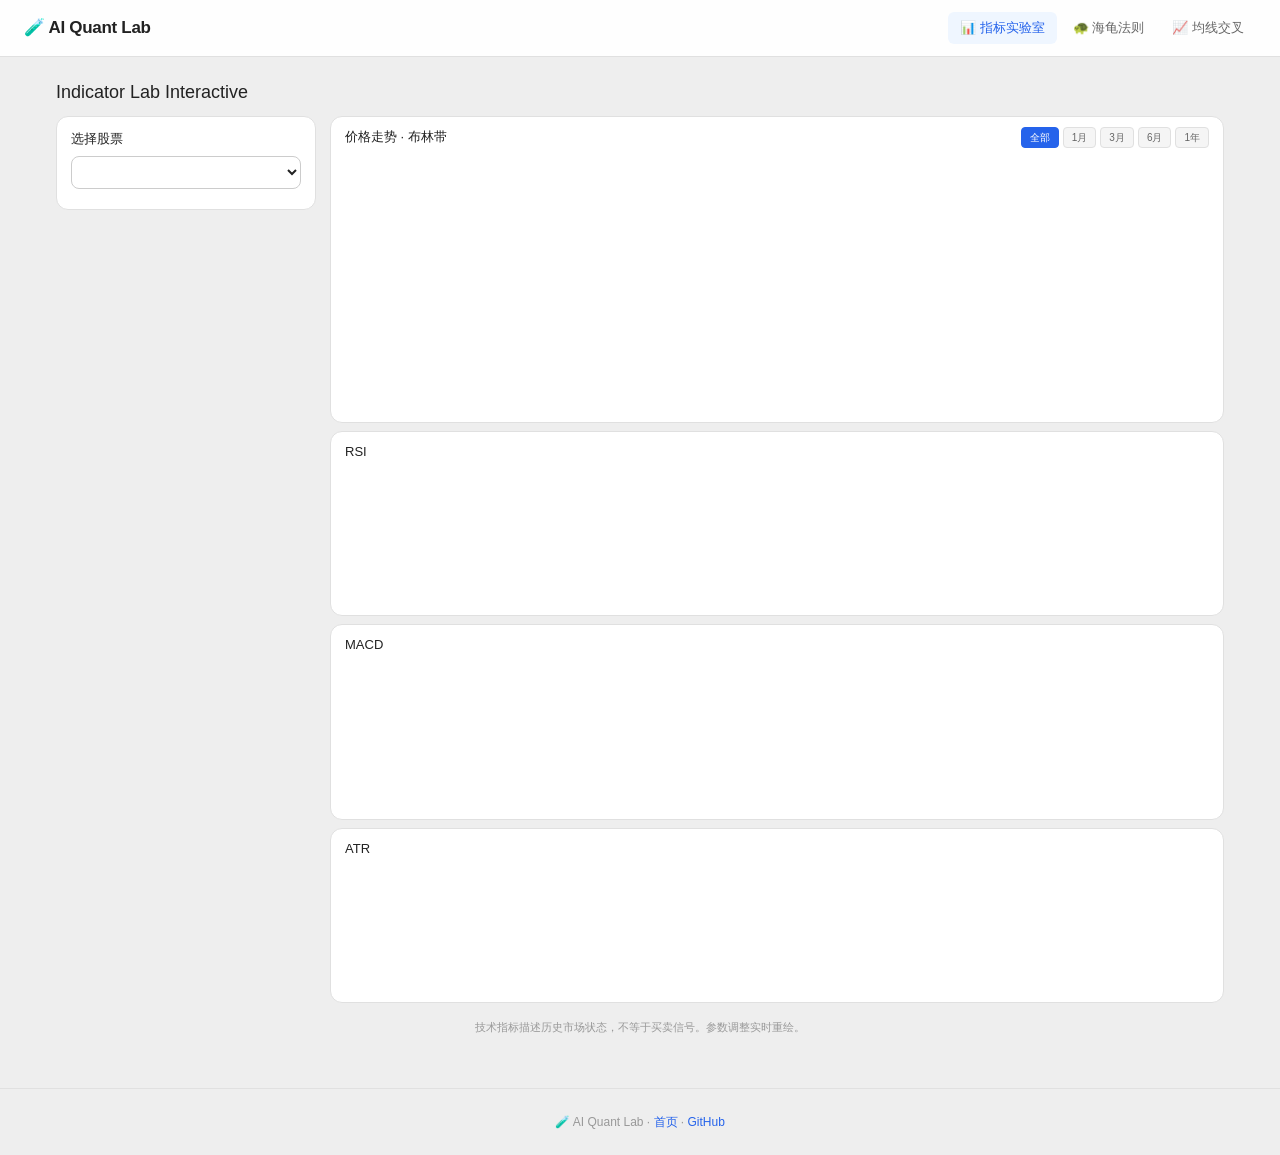
==== indicator-lab/index.html @ 0ca737f0 "🏠 Portal: AI Quant Lab multi-strategy portfolio - New homepage with strategy cards grid (3 active + " ====
<!DOCTYPE html>
<html lang="zh-CN">
<head>
<meta charset="UTF-8">
<meta name="viewport" content="width=device-width, initial-scale=1.0">
<title>Indicator Lab Interactive</title>
<link rel="stylesheet" href="../shared/common.css">
<style>
*,*::before,*::after{box-sizing:border-box;margin:0;padding:0}
:root{
  --bg:#fff;--bg2:#f5f5f5;--bg3:#eee;
  --tx:#222;--tx2:#666;--tx3:#999;
  --bd:#e0e0e0;--bd2:#ccc;
  --red:#dc2626;--green:#059669;--blue:#2563eb;--amber:#d97706;
  --font:-apple-system,BlinkMacSystemFont,'Segoe UI','PingFang SC','Microsoft YaHei',sans-serif;
  --r:8px;--r2:12px;
}
body{font-family:var(--font);font-size:13px;color:var(--tx);background:var(--bg3);line-height:1.5;overflow-y:scroll}
.app{max-width:1200px;margin:0 auto;padding:12px 16px}
.header{display:flex;justify-content:space-between;align-items:center;padding:10px 0}
.header h1{font-size:18px;font-weight:500}
.header .meta{font-size:13px;color:var(--tx2)}
.main{display:grid;grid-template-columns:260px 1fr;gap:14px}
.sidebar{display:flex;flex-direction:column;gap:10px}
.card{background:var(--bg);border-radius:var(--r2);border:0.5px solid var(--bd);padding:12px 14px}
.card-title{font-size:13px;font-weight:500;margin-bottom:8px;display:flex;align-items:center;gap:6px}
.card-title .dot{width:8px;height:8px;border-radius:50%;flex-shrink:0}
.slider-line{display:flex;align-items:center;justify-content:space-between;margin-bottom:2px}
.slider-line span{font-size:11px;color:var(--tx2)}
.slider-line .val{font-size:12px;font-weight:500;min-width:28px;text-align:right}
input[type=range]{width:100%;height:4px;-webkit-appearance:none;appearance:none;background:var(--bd);border-radius:2px;outline:none;margin:2px 0 8px}
input[type=range]::-webkit-slider-thumb{-webkit-appearance:none;width:16px;height:16px;border-radius:50%;background:var(--blue);cursor:pointer}
.range-labels{display:flex;justify-content:space-between;font-size:10px;color:var(--tx3);margin-top:-6px;margin-bottom:6px}
.metrics{display:flex;gap:12px;padding-top:8px;border-top:0.5px solid var(--bd);margin-top:4px}
.metric{text-align:center}
.metric .num{font-size:13px;font-weight:500}
.metric .label{font-size:10px;color:var(--tx2)}
.positive{color:var(--red)}
.negative{color:var(--green)}
.charts{display:flex;flex-direction:column;gap:8px}
.chart-box{background:var(--bg);border-radius:var(--r2);border:0.5px solid var(--bd);padding:10px 14px}
.chart-box .chart-header{display:flex;justify-content:space-between;align-items:center;margin-bottom:4px}
.chart-box .chart-title{font-size:13px;font-weight:500}
.range-btns{display:flex;gap:4px}
.range-btn{font-size:10px;padding:2px 8px;border-radius:4px;background:var(--bg2);border:0.5px solid var(--bd);cursor:pointer;color:var(--tx2)}
.range-btn.active{background:var(--blue);color:#fff;border-color:var(--blue)}
.chart-wrap{position:relative;width:100%}
.chart-wrap.p1{height:260px}
.chart-wrap.p2{height:140px}
.chart-wrap.p3{height:150px}
.chart-wrap.p4{height:130px}
select{width:100%;font-size:13px;padding:7px 8px;border-radius:var(--r);border:0.5px solid var(--bd2);background:var(--bg);color:var(--tx)}
.quick-info{display:flex;gap:16px;margin-top:8px}
.quick-info div{font-size:13px}
.quick-info .price{font-size:17px;font-weight:500}
.footer{text-align:center;font-size:11px;color:var(--tx3);padding:16px 0 8px}
.badge{display:inline-block;font-size:11px;padding:1px 8px;border-radius:4px}
.badge-info{background:#e6f1fb;color:var(--blue)}
.badge-red{background:#fcebeb;color:var(--red)}
.badge-green{background:#eaf3de;color:var(--green)}
@media(max-width:800px){.main{grid-template-columns:1fr}.sidebar{order:2}.charts{order:1}}
</style>
</head>
<body>

<nav class="site-nav">
  <a href="/ai-quant-lab/" class="nav-brand">🧪 AI Quant Lab</a>
  <div class="nav-links">
    <a href="/ai-quant-lab/indicator-lab/" class="active">📊 指标实验室</a>
    <a href="/ai-quant-lab/turtle-strategy/">🐢 海龟法则</a>
    <a href="/ai-quant-lab/ma-cross/">📈 均线交叉</a>
  </div>
</nav>

<div class="app">
<div class="header">
  <h1>Indicator Lab Interactive</h1>
  <span class="meta" id="headerMeta"></span>
</div>

<div class="main">
<div class="sidebar" id="sidebar">
  <div class="card">
    <div class="card-title">选择股票</div>
    <select id="stockSelect"></select>
    <div class="quick-info" id="quickInfo"></div>
  </div>
</div>

<div class="charts" id="charts">
  <div class="chart-box">
    <div class="chart-header">
      <span class="chart-title" id="chart1Title">价格走势 · 布林带</span>
      <div class="range-btns" id="rangeBtns"></div>
    </div>
    <div class="chart-wrap p1"><canvas id="chart1"></canvas></div>
  </div>
  <div class="chart-box">
    <div class="chart-header"><span class="chart-title">RSI</span></div>
    <div class="chart-wrap p2"><canvas id="chart2"></canvas></div>
  </div>
  <div class="chart-box">
    <div class="chart-header"><span class="chart-title">MACD</span></div>
    <div class="chart-wrap p3"><canvas id="chart3"></canvas></div>
  </div>
  <div class="chart-box">
    <div class="chart-header"><span class="chart-title">ATR</span></div>
    <div class="chart-wrap p4"><canvas id="chart4"></canvas></div>
  </div>
</div>
</div>

<div class="footer">技术指标描述历史市场状态，不等于买卖信号。参数调整实时重绘。</div>
</div>

<script src="vendor/chart.umd.min.js"></script>
<script src="data.js"></script>
<script>
// ============================================================
// 指标计算引擎
// ============================================================
function ema(data, period) {
  var k = 2/(period+1), result = new Array(data.length);
  result[0] = data[0];
  for (var i = 1; i < data.length; i++) result[i] = data[i]*k + result[i-1]*(1-k);
  return result;
}
function wilderEma(data, period) {
  var a = 1/period, result = new Array(data.length);
  result[0] = data[0];
  for (var i = 1; i < data.length; i++) result[i] = data[i]*a + result[i-1]*(1-a);
  return result;
}
function calcRSI(closes, n) {
  var len = closes.length, gains = new Array(len).fill(0), losses = new Array(len).fill(0);
  for (var i = 1; i < len; i++) {
    var d = closes[i] - closes[i-1];
    gains[i] = d > 0 ? d : 0;
    losses[i] = d < 0 ? -d : 0;
  }
  var avgG = wilderEma(gains, n), avgL = wilderEma(losses, n);
  return avgG.map(function(g, i) {
    if (i === 0) return null;
    if (avgL[i] === 0) return 100;
    var rs = g / avgL[i];
    return 100 - 100/(1+rs);
  });
}
function calcMACD(closes, fast, slow, signal) {
  var len = closes.length;
  var emaF = ema(closes, fast), emaS = ema(closes, slow);
  var dif = new Array(len), dea, hist;
  for (var i = 0; i < len; i++) dif[i] = emaF[i] - emaS[i];
  dea = ema(dif, signal);
  hist = dif.map(function(d, i) { return d - dea[i]; });
  return {dif: dif, dea: dea, hist: hist};
}
function calcBOLL(closes, n, k) {
  var len = closes.length, mid = new Array(len), up = new Array(len), low = new Array(len);
  for (var i = 0; i < len; i++) {
    if (i < n-1) { mid[i]=null; up[i]=null; low[i]=null; continue; }
    var sum=0, j; for (j=i-n+1;j<=i;j++) sum+=closes[j];
    var m=sum/n, sumsq=0;
    for (j=i-n+1;j<=i;j++) sumsq+=Math.pow(closes[j]-m,2);
    var std=Math.sqrt(sumsq/n);
    mid[i]=m; up[i]=m+k*std; low[i]=m-k*std;
  }
  return {mid:mid, up:up, low:low};
}
function calcATR(highs, lows, closes, n) {
  var len = highs.length, tr = new Array(len);
  tr[0] = highs[0]-lows[0];
  for (var i = 1; i < len; i++) {
    tr[i] = Math.max(highs[i]-lows[i], Math.abs(highs[i]-closes[i-1]), Math.abs(lows[i]-closes[i-1]));
  }
  var atr = wilderEma(tr, n);
  var atrPct = atr.map(function(a,i){ return a/closes[i]*100; });
  return {atr:atr, atrPct:atrPct};
}
function calcMA(closes, n) {
  var len = closes.length, ma = new Array(len).fill(null);
  var sum = 0;
  for (var i = 0; i < len; i++) {
    sum += closes[i];
    if (i >= n) sum -= closes[i-n];
    if (i >= n-1) ma[i] = sum/n;
  }
  return ma;
}

// ============================================================
// 全局状态
// ============================================================
var currentStock = STOCK_DATA[0];
var params = { rsiN:14, macdFast:12, macdSlow:26, macdSig:9, bollN:20, bollK:2.0, atrN:14 };
var timeRange = 0; // 0=all, 1=1m, 2=3m, 3=6m, 4=1y

// ============================================================
// Chart.js 实例
// ============================================================
var ctx1=null, ctx2=null, ctx3=null, ctx4=null;
var c1=null, c2=null, c3=null, c4=null;

function getData() {
  var d = currentStock.data, len = d.length;
  var dates = d.map(function(r){return r.d;});
  var closes = d.map(function(r){return r.c;});
  var highs = d.map(function(r){return r.h;});
  var lows = d.map(function(r){return r.l;});
  if (timeRange === 0) return {dates:dates, closes:closes, highs:highs, lows:lows, start:0, len:len};

  var now = new Date(dates[len-1]);
  var cutoff;
  if (timeRange === 1) cutoff = new Date(now.getTime() - 30*86400000);
  else if (timeRange === 2) cutoff = new Date(now.getTime() - 90*86400000);
  else if (timeRange === 3) cutoff = new Date(now.getTime() - 180*86400000);
  else cutoff = new Date(now.getTime() - 365*86400000);

  var start = 0;
  for (var i = 0; i < len; i++) {
    if (new Date(dates[i]) >= cutoff) { start = i; break; }
  }
  return {
    dates: dates.slice(start), closes: closes.slice(start),
    highs: highs.slice(start), lows: lows.slice(start),
    start: start, len: len - start
  };
}

function padNull(arr, n) {
  var r = new Array(n).fill(null);
  for (var i = 0; i < Math.min(arr.length, n); i++) r[i] = arr[i];
  return r;
}

// ============================================================
// 渲染所有图表
// ============================================================
function renderAll() {
  var full = currentStock.data;
  var fullDates = full.map(function(r){return r.d;});
  var fullCloses = full.map(function(r){return r.c;});
  var fullHighs = full.map(function(r){return r.h;});
  var fullLows = full.map(function(r){return r.l;});

  var d = getData();
  var dates = d.dates, closes = d.closes, highs = d.highs, lows = d.lows;

  // 计算所有指标（用全量数据，然后切片）
  var rsiFull = calcRSI(fullCloses, params.rsiN);
  var macdFull = calcMACD(fullCloses, params.macdFast, params.macdSlow, params.macdSig);
  var bollFull = calcBOLL(fullCloses, params.bollN, params.bollK);
  var atrFull = calcATR(fullHighs, fullLows, fullCloses, params.atrN);
  var ma5Full = calcMA(fullCloses, 5), ma10Full = calcMA(fullCloses, 10);
  var ma20Full = calcMA(fullCloses, 20), ma60Full = calcMA(fullCloses, 60);

  // 切片
  var s = d.start, n = d.len;
  var cd = dates, cc = closes;
  var rsiD = padNull(rsiFull.slice(s), n);
  var difD = padNull(macdFull.dif.slice(s), n);
  var deaD = padNull(macdFull.dea.slice(s), n);
  var histD = padNull(macdFull.hist.slice(s), n);
  var bMid = padNull(bollFull.mid.slice(s), n);
  var bUp = padNull(bollFull.up.slice(s), n);
  var bLow = padNull(bollFull.low.slice(s), n);
  var atrD = padNull(atrFull.atr.slice(s), n);
  var atrPctD = padNull(atrFull.atrPct.slice(s), n);
  var ma5 = padNull(ma5Full.slice(s), n), ma10 = padNull(ma10Full.slice(s), n);
  var ma20 = padNull(ma20Full.slice(s), n), ma60 = padNull(ma60Full.slice(s), n);

  // Chart 1: 价格 + MA + 布林带
  if (c1) c1.destroy();
  ctx1 = document.getElementById('chart1').getContext('2d');
  c1 = new Chart(ctx1, {
    type: 'line',
    data: {
      labels: cd,
      datasets: [
        {label:'上轨',data:bUp,borderColor:'rgba(153,153,153,0.6)',borderWidth:0.8,borderDash:[4,3],pointRadius:0,fill:false},
        {label:'下轨',data:bLow,borderColor:'rgba(153,153,153,0.6)',borderWidth:0.8,borderDash:[4,3],pointRadius:0,fill:{target:'-1',above:'rgba(37,99,235,0.06)'}},
        {label:'中轨',data:bMid,borderColor:'#dc2626',borderWidth:0.8,pointRadius:0,fill:false},
        {label:'MA5',data:ma5,borderColor:'rgba(220,38,38,0.4)',borderWidth:0.8,pointRadius:0,fill:false},
        {label:'MA10',data:ma10,borderColor:'rgba(37,99,235,0.4)',borderWidth:0.8,pointRadius:0,fill:false},
        {label:'MA20',data:ma20,borderColor:'rgba(5,150,105,0.5)',borderWidth:0.8,pointRadius:0,fill:false},
        {label:'MA60',data:ma60,borderColor:'rgba(217,119,6,0.5)',borderWidth:0.8,pointRadius:0,fill:false},
        {label:'收盘价',data:cc,borderColor:'#333',borderWidth:1.2,pointRadius:0,fill:false}
      ]
    },
    options: {
      responsive:true,maintainAspectRatio:false,
      interaction:{mode:'index',intersect:false},
      plugins:{legend:{display:true,position:'top',labels:{boxWidth:12,font:{size:10},padding:8,usePointStyle:true}}},
      scales:{
        x:{ticks:{maxTicksLimit:12,font:{size:10}},grid:{display:false}},
        y:{ticks:{font:{size:10}},grid:{color:'rgba(0,0,0,0.06)'}}
      }
    }
  });

  // Chart 2: RSI
  if (c2) c2.destroy();
  ctx2 = document.getElementById('chart2').getContext('2d');
  c2 = new Chart(ctx2, {
    type: 'line',
    data: {
      labels: cd,
      datasets: [
        {label:'RSI('+params.rsiN+')',data:rsiD,borderColor:'#2563eb',borderWidth:1.2,pointRadius:0,fill:false},
      ]
    },
    options: {
      responsive:true,maintainAspectRatio:false,
      interaction:{mode:'index',intersect:false},
      plugins:{
        legend:{display:true,position:'top',labels:{boxWidth:12,font:{size:10}}},
        annotation:{}
      },
      scales:{
        x:{ticks:{maxTicksLimit:12,font:{size:10}},grid:{display:false}},
        y:{min:0,max:100,ticks:{stepSize:10,font:{size:10}},grid:{color:'rgba(0,0,0,0.06)'}}
      }
    },
    plugins: [{
      id: 'rsiLines',
      beforeDraw: function(chart) {
        var ctx = chart.ctx, yScale = chart.scales.y;
        var y70 = yScale.getPixelForValue(70), y30 = yScale.getPixelForValue(30);
        ctx.save();
        ctx.setLineDash([4,3]);
        ctx.strokeStyle = '#dc2626'; ctx.lineWidth = 0.5; ctx.globalAlpha = 0.5;
        ctx.beginPath(); ctx.moveTo(yScale.left, y70); ctx.lineTo(yScale.right, y70); ctx.stroke();
        ctx.strokeStyle = '#059669';
        ctx.beginPath(); ctx.moveTo(yScale.left, y30); ctx.lineTo(yScale.right, y30); ctx.stroke();
        ctx.restore();
      }
    }]
  });

  // Chart 3: MACD
  if (c3) c3.destroy();
  ctx3 = document.getElementById('chart3').getContext('2d');
  var histColors = histD.map(function(v){ return v>=0 ? 'rgba(220,38,38,0.55)' : 'rgba(5,150,105,0.55)'; });
  c3 = new Chart(ctx3, {
    type: 'bar',
    data: {
      labels: cd,
      datasets: [
        {label:'MACD Hist',data:histD,backgroundColor:histColors,borderWidth:0,barPercentage:0.9,categoryPercentage:1.0},
        {label:'DIF',data:difD,borderColor:'#dc2626',borderWidth:0.8,pointRadius:0,type:'line',fill:false},
        {label:'DEA',data:deaD,borderColor:'#2563eb',borderWidth:0.8,pointRadius:0,type:'line',fill:false}
      ]
    },
    options: {
      responsive:true,maintainAspectRatio:false,
      interaction:{mode:'index',intersect:false},
      plugins:{legend:{display:true,position:'top',labels:{boxWidth:12,font:{size:10},usePointStyle:true}}},
      scales:{
        x:{ticks:{maxTicksLimit:12,font:{size:10}},grid:{display:false}},
        y:{ticks:{font:{size:10}},grid:{color:'rgba(0,0,0,0.06)'}}
      }
    }
  });

  // Chart 4: ATR
  if (c4) c4.destroy();
  ctx4 = document.getElementById('chart4').getContext('2d');
  c4 = new Chart(ctx4, {
    type: 'line',
    data: {
      labels: cd,
      datasets: [
        {label:'ATR('+params.atrN+')',data:atrD,borderColor:'#d97706',borderWidth:1.0,pointRadius:0,fill:{target:'origin',above:'rgba(217,119,6,0.08)'}},
        {label:'ATR%',data:atrPctD,borderColor:'#059669',borderWidth:0.8,pointRadius:0,yAxisID:'y1',fill:false}
      ]
    },
    options: {
      responsive:true,maintainAspectRatio:false,
      interaction:{mode:'index',intersect:false},
      plugins:{legend:{display:true,position:'top',labels:{boxWidth:12,font:{size:10},usePointStyle:true}}},
      scales:{
        x:{ticks:{maxTicksLimit:12,font:{size:10}},grid:{display:false}},
        y:{position:'left',ticks:{font:{size:10}},grid:{color:'rgba(0,0,0,0.06)'},title:{display:false}},
        y1:{position:'right',ticks:{font:{size:10},callback:function(v){return v.toFixed(1)+'%';}},grid:{display:false}}
      }
    }
  });

  // 更新指标卡
  updateMetricCards(fullCloses, rsiFull, macdFull, bollFull, atrFull);
}

// ============================================================
// 指标卡更新
// ============================================================
function updateMetricCards(closes, rsi, macd, boll, atr) {
  var i = closes.length - 1;
  var rsiVal = rsi[i], rsiStatus = rsiVal > 70 ? '超买' : (rsiVal < 30 ? '超卖' : '中性');
  var rsiClass = rsiVal > 70 ? 'badge-red' : (rsiVal < 30 ? 'badge-green' : 'badge-info');
  var difVal = macd.dif[i], deaVal = macd.dea[i], histVal = macd.hist[i];
  var bMidV = boll.mid[i], bUpV = boll.up[i], bLowV = boll.low[i];
  var widthPct = bMidV > 0 ? ((bUpV - bLowV) / bMidV * 100) : 0;
  var atrVal = atr.atr[i], atrPctV = atr.atrPct[i];

  document.getElementById('sidebar').innerHTML =
    '<div class="card">'+
      '<div class="card-title">选择股票</div>'+
      '<select id="stockSelect">'+STOCK_DATA.map(function(s){return '<option value="'+s.key+'">'+s.name+' · '+s.key+'</option>';}).join('')+'</select>'+
      '<div class="quick-info">'+
        '<div><span class="price" id="latestPrice"></span><br><span style="font-size:11px;color:var(--tx2)">收盘价 '+currentStock.currency+'</span></div>'+
        '<div><span class="price" id="priceChange"></span><br><span style="font-size:11px;color:var(--tx2)">涨跌幅</span></div>'+
        '<div><span style="font-size:13px;font-weight:500" id="dataRange"></span><br><span style="font-size:11px;color:var(--tx2)">数据范围</span></div>'+
      '</div>'+
    '</div>'+

    '<div class="card" style="border-left:3px solid #059669">'+
      '<div class="card-title"><span class="dot" style="background:#059669"></span>BOLL - 布林带</div>'+
      '<div class="slider-line"><span>周期 N</span><span class="val">'+params.bollN+'</span></div>'+
      '<input type="range" id="bollN" min="5" max="100" value="'+params.bollN+'">'+
      '<div class="slider-line" style="margin-top:4px"><span>倍数 K</span><span class="val">'+params.bollK.toFixed(1)+'</span></div>'+
      '<input type="range" id="bollK" min="10" max="40" value="'+(params.bollK*10)+'" step="1">'+
      '<div class="range-labels"><span>1.0</span><span>4.0</span></div>'+
      '<div class="metrics">'+
        '<div class="metric"><div class="num">'+(bUpV !== null ? bUpV.toFixed(2) : '-')+'</div><div class="label">上轨</div></div>'+
        '<div class="metric"><div class="num">'+(bMidV !== null ? bMidV.toFixed(2) : '-')+'</div><div class="label">中轨</div></div>'+
        '<div class="metric"><div class="num">'+(bLowV !== null ? bLowV.toFixed(2) : '-')+'</div><div class="label">下轨</div></div>'+
        '<div class="metric"><div class="num">'+(widthPct.toFixed(1)+'%')+'</div><div class="label">带宽</div></div>'+
      '</div>'+
    '</div>'+

    '<div class="card" style="border-left:3px solid #2563eb">'+
      '<div class="card-title"><span class="dot" style="background:#2563eb"></span>RSI - 相对强弱指标</div>'+
      '<div class="slider-line"><span>周期 N</span><span class="val">'+params.rsiN+'</span></div>'+
      '<input type="range" id="rsiN" min="2" max="50" value="'+params.rsiN+'">'+
      '<div class="range-labels"><span>2</span><span>50</span></div>'+
      '<div class="metrics">'+
        '<div class="metric"><div class="num">'+(rsiVal !== null ? rsiVal.toFixed(1) : '-')+'</div><div class="label">最新值</div></div>'+
        '<div class="metric"><span class="badge '+rsiClass+'">'+rsiStatus+'</span></div>'+
      '</div>'+
    '</div>'+

    '<div class="card" style="border-left:3px solid #dc2626">'+
      '<div class="card-title"><span class="dot" style="background:#dc2626"></span>MACD - 异同移动平均线</div>'+
      '<div class="slider-line"><span>快线 Fast</span><span class="val">'+params.macdFast+'</span></div>'+
      '<input type="range" id="macdFast" min="2" max="50" value="'+params.macdFast+'">'+
      '<div class="slider-line" style="margin-top:4px"><span>慢线 Slow</span><span class="val">'+params.macdSlow+'</span></div>'+
      '<input type="range" id="macdSlow" min="3" max="100" value="'+params.macdSlow+'">'+
      '<div class="slider-line" style="margin-top:4px"><span>信号线 Signal</span><span class="val">'+params.macdSig+'</span></div>'+
      '<input type="range" id="macdSig" min="2" max="30" value="'+params.macdSig+'">'+
      '<div class="metrics">'+
        '<div class="metric"><div class="num">'+(difVal !== null ? difVal.toFixed(3) : '-')+'</div><div class="label">DIF</div></div>'+
        '<div class="metric"><div class="num">'+(deaVal !== null ? deaVal.toFixed(3) : '-')+'</div><div class="label">DEA</div></div>'+
        '<div class="metric"><div class="num '+(histVal>=0?'positive':'negative')+'">'+(histVal !== null ? (histVal>=0?'+':'')+histVal.toFixed(3) : '-')+'</div><div class="label">Hist</div></div>'+
      '</div>'+
    '</div>'+

    '<div class="card" style="border-left:3px solid #d97706">'+
      '<div class="card-title"><span class="dot" style="background:#d97706"></span>ATR - 平均真实波幅</div>'+
      '<div class="slider-line"><span>周期 N</span><span class="val">'+params.atrN+'</span></div>'+
      '<input type="range" id="atrN" min="2" max="50" value="'+params.atrN+'">'+
      '<div class="range-labels"><span>2</span><span>50</span></div>'+
      '<div class="metrics">'+
        '<div class="metric"><div class="num">'+(atrVal !== null ? atrVal.toFixed(3) : '-')+'</div><div class="label">ATR</div></div>'+
        '<div class="metric"><div class="num">'+(atrPctV !== null ? atrPctV.toFixed(2)+'%' : '-')+'</div><div class="label">ATR%</div></div>'+
      '</div>'+
    '</div>';

  // 快速信息
  var lastClose = closes[closes.length-1];
  var prevClose = closes.length > 1 ? closes[closes.length-2] : lastClose;
  var change = (lastClose/prevClose - 1)*100;
  var changeClass = change >= 0 ? 'positive' : 'negative';
  document.getElementById('latestPrice').innerHTML = '<span style="color:var(--tx)">'+lastClose.toFixed(2)+'</span>';
  document.getElementById('priceChange').innerHTML = '<span class="'+changeClass+'">'+(change>=0?'+':'')+change.toFixed(2)+'%</span>';
  document.getElementById('dataRange').innerHTML = currentStock.data[0].d+' ~ '+currentStock.data[currentStock.data.length-1].d;

  document.getElementById('stockSelect').value = currentStock.key;
  document.getElementById('headerMeta').textContent = currentStock.name + ' · ' + currentStock.key;

  // 绑定事件
  bindEvents();
}

// ============================================================
// 事件绑定 + Debounce
// ============================================================
var debounceTimer = null;
function bindEvents() {
  document.getElementById('stockSelect').onchange = function() {
    var key = this.value;
    for (var i = 0; i < STOCK_DATA.length; i++) {
      if (STOCK_DATA[i].key === key) { currentStock = STOCK_DATA[i]; break; }
    }
    saveState(); renderAll();
  };

  var sliders = ['rsiN','macdFast','macdSlow','macdSig','bollN','bollK','atrN'];
  sliders.forEach(function(id) {
    var el = document.getElementById(id);
    if (!el) return;
    el.oninput = function() {
      var val = parseFloat(this.value);
      if (id === 'bollK') val = val / 10;
      params[id] = val;
      if (debounceTimer) clearTimeout(debounceTimer);
      debounceTimer = setTimeout(function() { saveState(); renderAll(); }, 200);
    };
  });
}

// 时间范围按钮
function buildRangeBtns() {
  var labels = ['全部','1月','3月','6月','1年'];
  var html = '';
  for (var i = 0; i < labels.length; i++) {
    html += '<span class="range-btn'+(timeRange===i?' active':'')+'" data-range="'+i+'">'+labels[i]+'</span>';
  }
  document.getElementById('rangeBtns').innerHTML = html;
  var btns = document.querySelectorAll('.range-btn');
  btns.forEach(function(b) {
    b.onclick = function() {
      timeRange = parseInt(this.dataset.range);
      buildRangeBtns();
      saveState();
      renderAll();
    };
  });
}

// ============================================================
// URL Hash 持久化
// ============================================================
function saveState() {
  var h = currentStock.key + '|' + timeRange + '|' + params.rsiN + '|' +
    params.macdFast + '|' + params.macdSlow + '|' + params.macdSig + '|' +
    params.bollN + '|' + params.bollK.toFixed(1) + '|' + params.atrN;
  window.location.hash = h;
}

function loadState() {
  var h = window.location.hash.substring(1);
  if (!h) return;
  var parts = h.split('|');
  if (parts.length < 9) return;
  var key = parts[0];
  for (var i = 0; i < STOCK_DATA.length; i++) {
    if (STOCK_DATA[i].key === key) { currentStock = STOCK_DATA[i]; break; }
  }
  timeRange = parseInt(parts[1]) || 0;
  params.rsiN = parseInt(parts[2]) || 14;
  params.macdFast = parseInt(parts[3]) || 12;
  params.macdSlow = parseInt(parts[4]) || 26;
  params.macdSig = parseInt(parts[5]) || 9;
  params.bollN = parseInt(parts[6]) || 20;
  params.bollK = parseFloat(parts[7]) || 2.0;
  params.atrN = parseInt(parts[8]) || 14;
}

// ============================================================
// 初始化
// ============================================================
window.onload = function() {
  loadState();
  buildRangeBtns();
  renderAll();
  window.onhashchange = function() { loadState(); renderAll(); };
};
</script>
<footer class="site-footer">
  <p>🧪 AI Quant Lab · <a href="/ai-quant-lab/">首页</a> · <a href="https://github.com/waanng/ai-quant-lab" target="_blank">GitHub</a></p>
</footer>
</body>
</html>
---- shared/common.css ----
/* ============================================================
   AI Quant Lab — Shared Styles (Light Theme)
   ============================================================ */

:root {
  --bg: #fff;
  --bg2: #f5f5f5;
  --bg3: #eee;
  --tx: #1a1a2e;
  --tx2: #6b7280;
  --tx3: #9ca3af;
  --bd: #e5e7eb;
  --bd2: #d1d5db;
  --accent: #2563eb;
  --red: #dc2626;
  --green: #059669;
  --radius: 8px;
  --font: -apple-system, BlinkMacSystemFont, "Segoe UI", "PingFang SC", "Microsoft YaHei", sans-serif;
}

*, *::before, *::after { box-sizing: border-box; margin: 0; padding: 0; }

body {
  font-family: var(--font);
  font-size: 14px;
  color: var(--tx);
  background: var(--bg3);
  line-height: 1.5;
  min-height: 100vh;
}

/* ============================================================
   Site Navigation（所有子页面共享）
   ============================================================ */

.site-nav {
  display: flex;
  justify-content: space-between;
  align-items: center;
  padding: 12px 24px;
  background: rgba(255,255,255,.92);
  backdrop-filter: blur(8px);
  -webkit-backdrop-filter: blur(8px);
  border-bottom: 0.5px solid var(--bd);
  position: sticky;
  top: 0;
  z-index: 50;
}

.nav-brand {
  font-size: 17px;
  font-weight: 600;
  color: var(--tx);
  text-decoration: none;
  letter-spacing: -.3px;
}

.nav-links {
  display: flex;
  gap: 4px;
}

.nav-links a {
  font-size: 13px;
  color: var(--tx2);
  text-decoration: none;
  padding: 6px 12px;
  border-radius: 6px;
  transition: all .15s;
}

.nav-links a:hover {
  color: var(--tx);
  background: var(--bg2);
}

.nav-links a.active {
  color: var(--accent);
  background: #eff6ff;
  font-weight: 500;
}

/* ============================================================
   Site Footer（所有子页面共享）
   ============================================================ */

.site-footer {
  text-align: center;
  padding: 24px 20px;
  color: var(--tx3);
  font-size: 12px;
  border-top: 0.5px solid var(--bd);
  margin-top: 32px;
}

.site-footer a {
  color: var(--accent);
  text-decoration: none;
}

.site-footer a:hover {
  text-decoration: underline;
}

/* ============================================================
   Responsive Nav
   ============================================================ */

@media (max-width: 700px) {
  .site-nav {
    flex-direction: column;
    gap: 8px;
    padding: 10px 16px;
  }
  .nav-links {
    flex-wrap: wrap;
    justify-content: center;
  }
  .nav-links a {
    font-size: 12px;
    padding: 4px 8px;
  }
}
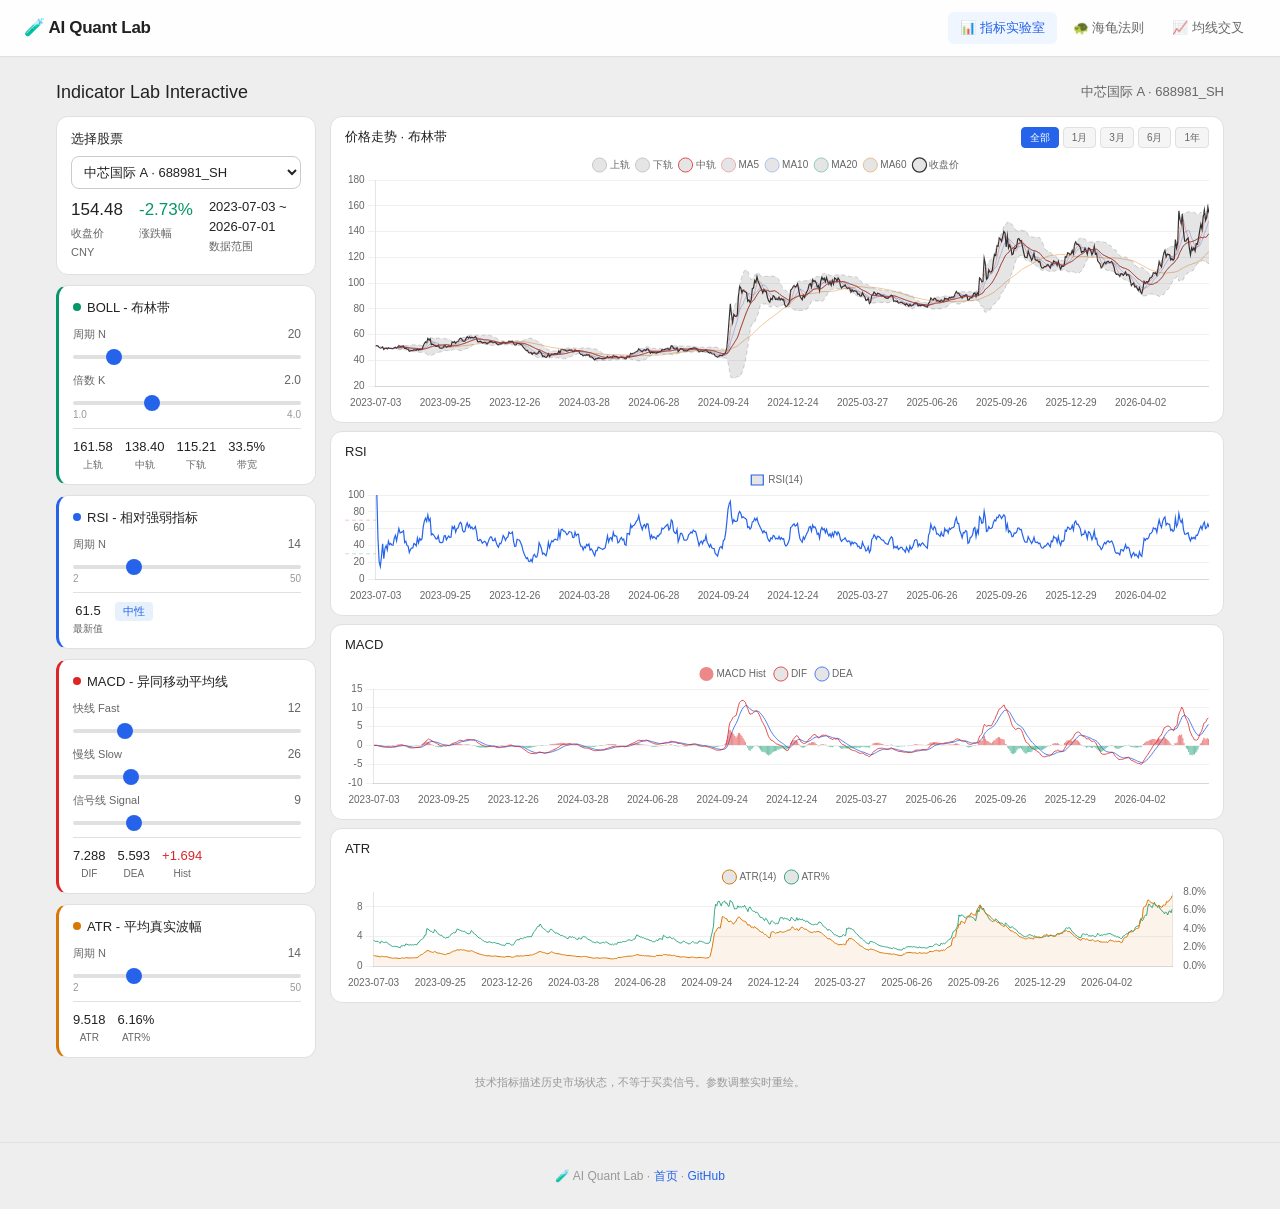
==== commit b1760d3a: "🐛 Fix indicator-lab Chart.js path + MA cross scatter points - indicator-lab: vendor/ → ../vendor/cha" ====
--- a/indicator-lab/index.html
+++ b/indicator-lab/index.html
@@ -113,7 +113,7 @@
 <div class="footer">技术指标描述历史市场状态，不等于买卖信号。参数调整实时重绘。</div>
 </div>
 
-<script src="vendor/chart.umd.min.js"></script>
+<script src="../vendor/chart.umd.min.js"></script>
 <script src="data.js"></script>
 <script>
 // ============================================================
